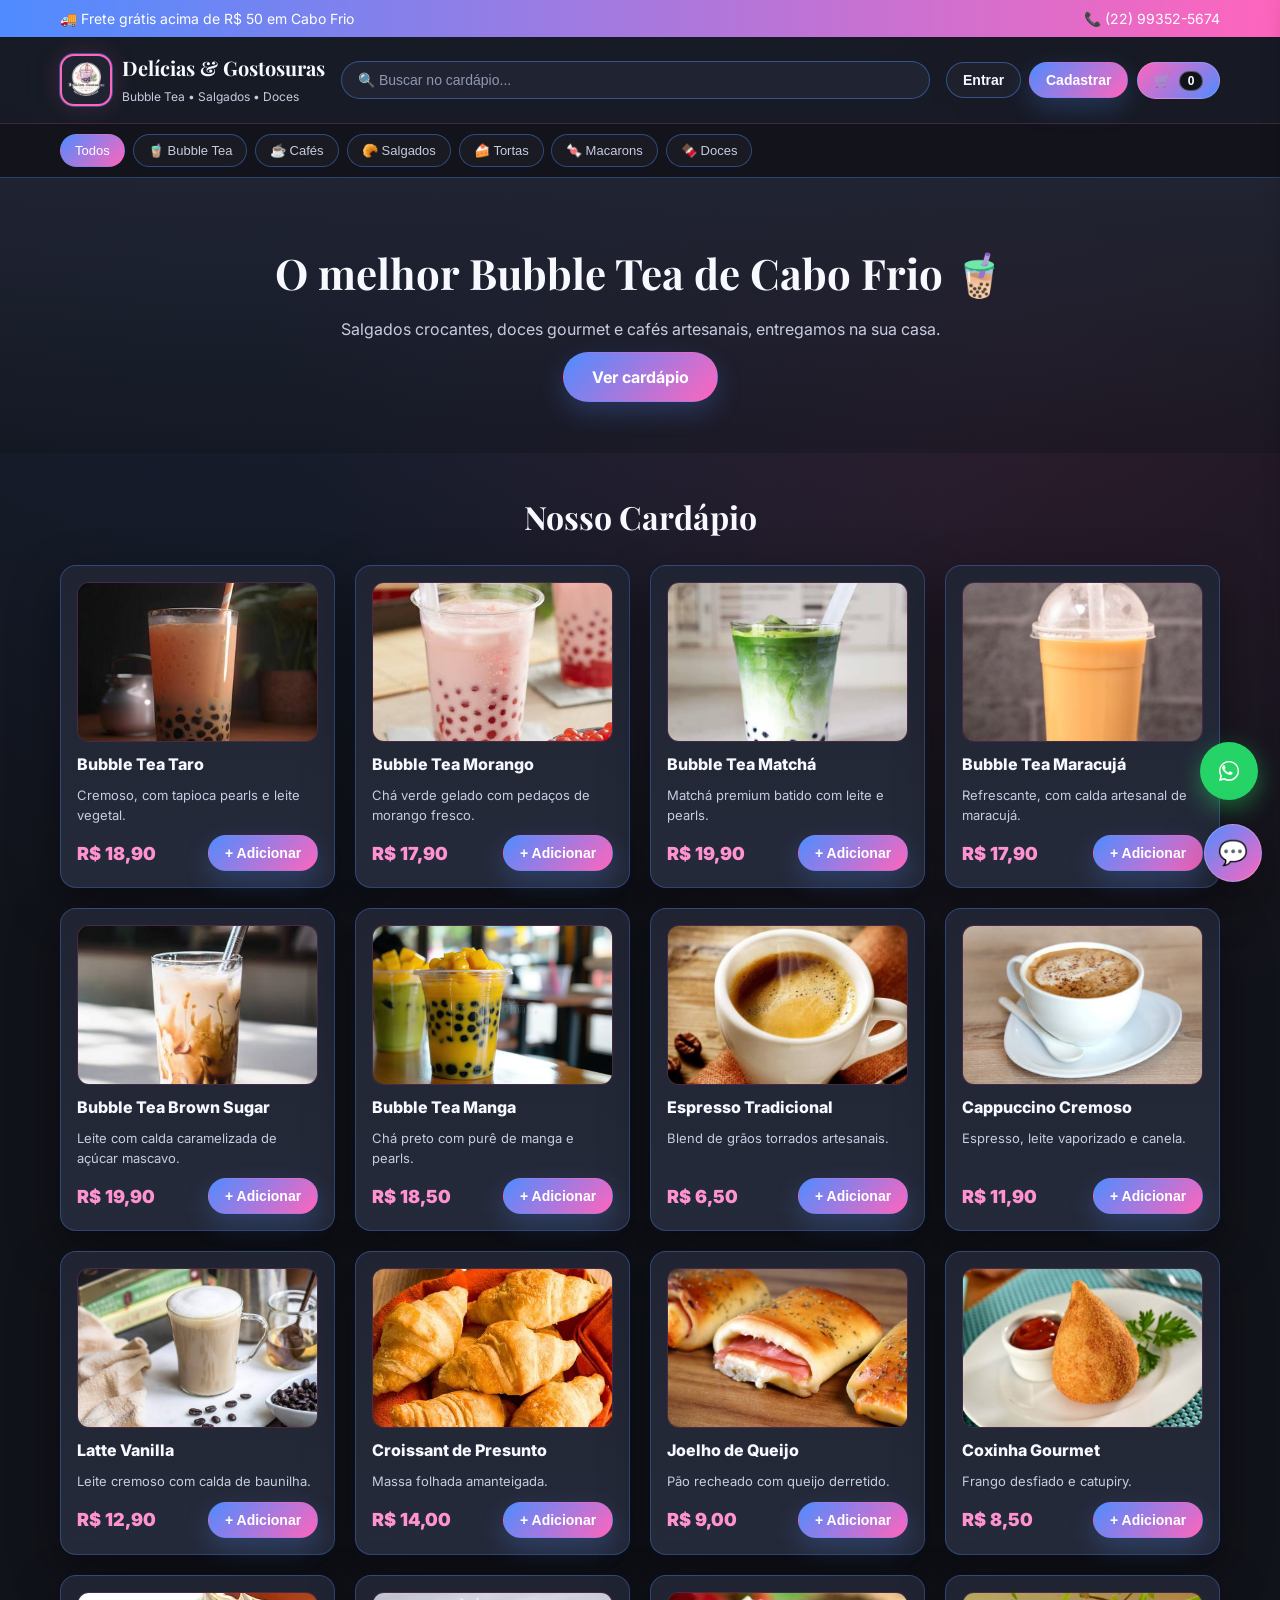
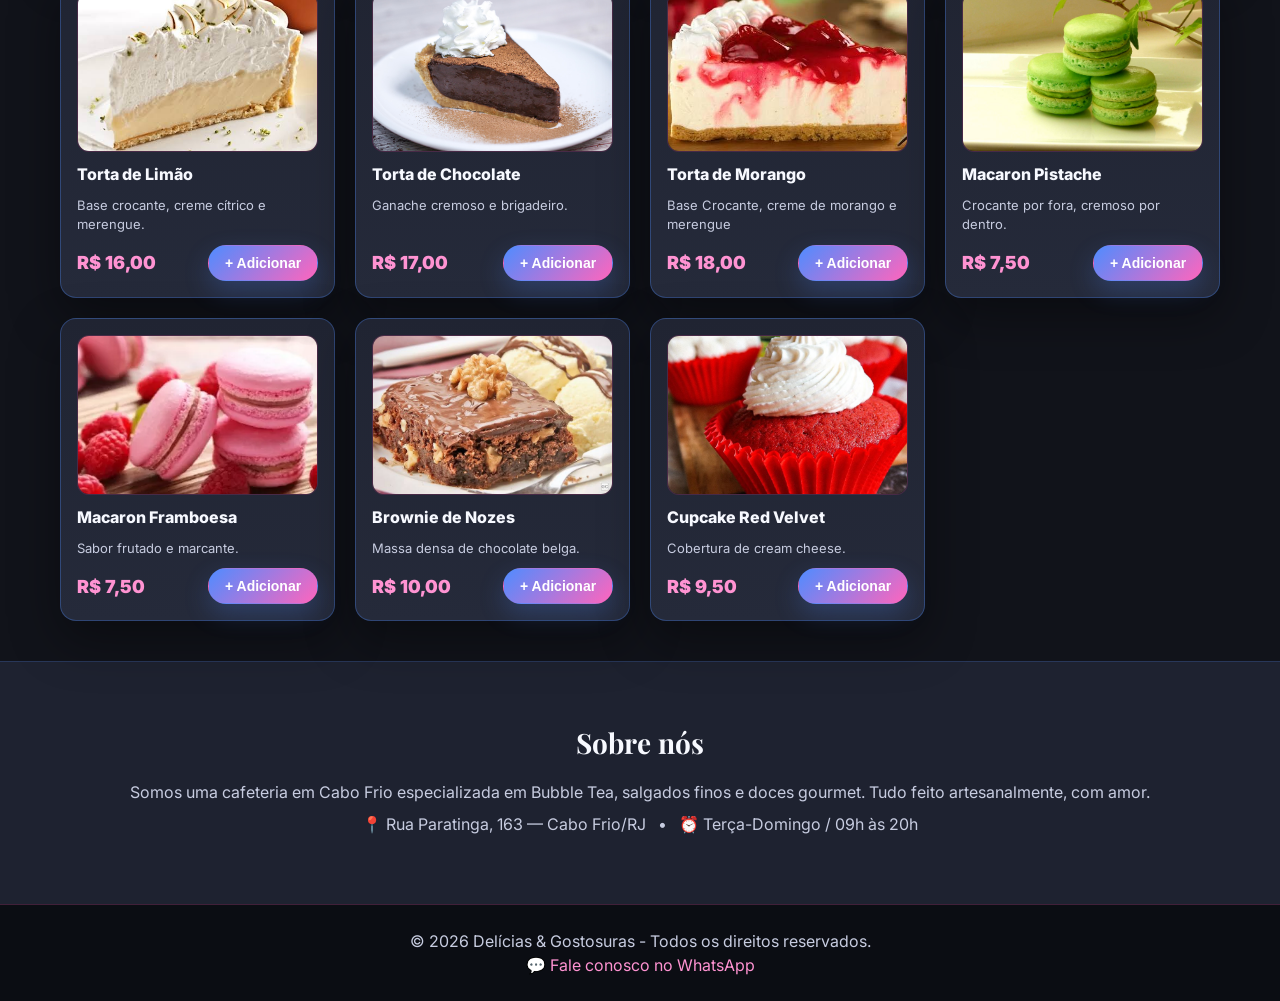
==== index.html @ 0ebca41e "Add files via upload" ====
<!DOCTYPE html>
<html lang="pt-BR">

<!--HEAD-->
<head>
  <meta charset="UTF-8" />
  <meta name="viewport" content="width=device-width, initial-scale=1.0" />
  <meta name="description" content="Delícias & Gostosuras - Bubble Tea, cafés, salgados finos e doces gourmet em Cabo Frio." />
  <title>Delícias &amp; Gostosuras | Bubble Tea, Salgados Finos &amp; Doces Gourmet</title>
  <link rel="icon" type="image/x-icon" href="img/logo.png">
  <link rel="preconnect" href="https://fonts.googleapis.com" />
  <link rel="preconnect" href="https://fonts.gstatic.com" crossorigin />
  <link href="https://fonts.googleapis.com/css2?family=Playfair+Display:wght@700;900&family=Inter:wght@400;600;700;900&display=swap" rel="stylesheet" />
  <link rel="stylesheet" href="style.css" />
</head>

<!--TOPBAR(com promoção de frete e número de contato)-->
<body>
  <div class="topbar">
    <div class="container topbar-inner">
      <span>🚚 Frete grátis acima de R$ 50 em Cabo Frio</span>
      <span class="hide-mobile">📞 (22) 99352-5674</span>
    </div>
  </div>

<!--CABEÇALHO-->
  <header class="header">
    <div class="container header-inner">
      <a href="index.html" class="logo" aria-label="Voltar para a página inicial">
        <img class="logo-img" src="img/logo.png" alt="Logo Delícias & Gostosuras" onerror="this.style.display='none'; this.nextElementSibling.style.display='inline-flex';" />
        <span class="logo-fallback" aria-hidden="true">🧋</span>
        <div>
          <h1>Delícias &amp; Gostosuras</h1>
          <small>Bubble Tea • Salgados • Doces</small>
        </div>
      </a>

      <div class="search">
        <input type="text" id="search-input" placeholder="🔍 Buscar no cardápio..." />
      </div>

      <div class="header-actions">
        <button class="btn btn-ghost" id="btn-login" onclick="location.href='login.html'">Entrar</button>
        <button class="btn btn-primary" id="btn-cadastro" onclick="location.href='cadastro.html'">Cadastrar</button>

        <button class="btn btn-ghost hidden" id="btn-endereco" onclick="location.href='endereco.html'">📍 Meu endereço</button>
        <span class="user-name hidden" id="user-name"></span>
        <button class="btn btn-ghost hidden" id="btn-logout">Sair</button>

        <button class="cart-btn" id="cart-btn">
          🛒 <span class="cart-count" id="cart-count">0</span>
        </button>
      </div>
    </div>

<!--FILTRO DE CATEGORIAS-->
    <nav class="categories">
      <div class="container cat-inner">
        <button class="cat-btn active" data-cat="todos">Todos</button>
        <button class="cat-btn" data-cat="bubble">🧋 Bubble Tea</button>
        <button class="cat-btn" data-cat="cafe">☕ Cafés</button>
        <button class="cat-btn" data-cat="salgado">🥐 Salgados</button>
        <button class="cat-btn" data-cat="torta">🍰 Tortas</button>
        <button class="cat-btn" data-cat="macaron">🍬 Macarons</button>
        <button class="cat-btn" data-cat="doce">🍫 Doces</button>
      </div>
    </nav>
  </header>

<!--BANNER-->
  <section class="hero">
    <div class="container">
      <h2>O melhor Bubble Tea de Cabo Frio 🧋</h2>
      <p>Salgados crocantes, doces gourmet e cafés artesanais, entregamos na sua casa.</p>
      <a href="#cardapio" class="btn btn-primary btn-lg">Ver cardápio</a>
    </div>
  </section>

<!--CARDÁPIO(RENDERIZADO ATRÁVES DO JAVASCRIPT)-->
  <main class="container" id="cardapio">
    <h3 class="section-title">Nosso Cardápio</h3>
    <div class="product-grid" id="product-grid"></div>
  </main>

<!--SOBRE NÓS-->
  <section class="about">
    <div class="container">
      <h3>Sobre nós</h3>
      <p>Somos uma cafeteria em Cabo Frio especializada em Bubble Tea, salgados finos e doces gourmet. Tudo feito artesanalmente, com amor.</p>
      <p>📍 Rua Paratinga, 163 — Cabo Frio/RJ &nbsp; • &nbsp; ⏰ Terça-Domingo / 09h às 20h</p>
    </div>
  </section>

<!--RODAPÉ DA PÁGINA-->
  <footer class="footer">
    <div class="container">
      <p>© 2026 Delícias &amp; Gostosuras - Todos os direitos reservados.</p>
      <p><a href="https://wa.me/5522993525674" target="_blank" rel="noopener">💬 Fale conosco no WhatsApp</a></p>
    </div>
  </footer>

<!--"GAVETA" DO CARRINHO-->
  <aside class="cart-drawer" id="cart-drawer">
    <div class="cart-header">
      <h3>Sua sacola</h3>
      <button id="cart-close" aria-label="Fechar sacola">✕</button>
    </div>
    <div class="cart-body" id="cart-body"></div>
    <div class="cart-footer">
      <div class="cart-total">Total: <strong id="cart-total">R$ 0,00</strong></div>
      <button class="btn btn-primary btn-block" id="checkout-btn">Finalizar pedido</button>
    </div>
  </aside>
  <div class="cart-backdrop" id="cart-backdrop"></div>

<!--JANELA DE FINALIZAÇÃO DE PEDIDO-->
  <div class="modal" id="checkout-modal">
    <div class="modal-content">
      <div class="modal-header">
        <h3>Finalizar pedido</h3>
        <button id="checkout-close" aria-label="Fechar checkout">✕</button>
      </div>
      <div class="modal-body">
        <h4>📍 Endereço de entrega</h4>
        <div id="checkout-address" class="address-box">Carregando...</div>

        <h4>🚚 Tipo de entrega</h4>
        <label class="radio"><input type="radio" name="delivery" value="entrega" checked> Entrega (R$ 8,00)</label>
        <label class="radio"><input type="radio" name="delivery" value="retirada"> Retirar na loja (Grátis)</label>

        <h4>💳 Forma de pagamento</h4>
        <label class="radio"><input type="radio" name="payment" value="pix" checked> PIX</label>
        <label class="radio"><input type="radio" name="payment" value="credito_online"> Cartão de crédito online</label>
        <label class="radio"><input type="radio" name="payment" value="debito_online"> Cartão de débito online</label>
        <label class="radio"><input type="radio" name="payment" value="dinheiro_entrega"> Dinheiro na entrega</label>
        <label class="radio"><input type="radio" name="payment" value="cartao_entrega"> Cartão na entrega</label>

        <div class="payment-help" id="payment-help"></div>

        <h4>📝 Observações (opcional)</h4>
        <textarea id="checkout-notes" placeholder="Ex: sem cebola, troco pra R$ 50..."></textarea>

        <div class="checkout-summary">
          <div>Subtotal: <span id="sum-sub">R$ 0,00</span></div>
          <div>Frete: <span id="sum-frete">R$ 8,00</span></div>
          <div class="big">Total: <span id="sum-total">R$ 0,00</span></div>
        </div>

        <button class="btn btn-primary btn-block btn-lg" id="confirm-order">Confirmar pedido</button>
      </div>
    </div>
  </div>

<!--WHATSAPP-->
  <a class="wa-float"
     id="wa-float"
     href="https://wa.me/5522993525674?text=Ol%C3%A1!%20Quero%20fazer%20um%20pedido%20na%20Del%C3%ADcias%20%26%20Gostosuras"
     target="_blank"
     rel="noopener"
     aria-label="Falar no WhatsApp">
    <svg viewBox="0 0 32 32" width="30" height="30" aria-hidden="true">
      <path fill="#fff" d="M19.11 17.21c-.27-.14-1.59-.78-1.84-.87-.25-.09-.43-.14-.61.14-.18.27-.7.87-.86 1.05-.16.18-.32.2-.59.07-.27-.14-1.13-.42-2.16-1.34-.8-.71-1.34-1.59-1.5-1.86-.16-.27-.02-.42.12-.55.12-.12.27-.32.41-.48.14-.16.18-.27.27-.45.09-.18.05-.34-.02-.48-.07-.14-.61-1.47-.84-2.02-.22-.53-.45-.46-.61-.47l-.52-.01c-.18 0-.48.07-.73.34-.25.27-.96.94-.96 2.29 0 1.35.98 2.66 1.12 2.84.14.18 1.93 2.95 4.68 4.13.65.28 1.17.45 1.57.58.66.21 1.26.18 1.73.11.53-.08 1.59-.65 1.82-1.28.23-.63.23-1.17.16-1.28-.07-.12-.25-.18-.52-.32zM16.02 5.33c-5.9 0-10.69 4.79-10.69 10.69 0 1.89.5 3.74 1.44 5.36L5.33 26.67l5.46-1.42c1.57.86 3.35 1.31 5.23 1.31 5.9 0 10.69-4.79 10.69-10.69S21.92 5.33 16.02 5.33zm0 19.55c-1.67 0-3.31-.45-4.74-1.3l-.34-.2-3.24.84.86-3.16-.22-.36c-.94-1.5-1.43-3.22-1.43-5 0-5.04 4.1-9.14 9.14-9.14 2.44 0 4.74.95 6.46 2.68 1.73 1.73 2.68 4.03 2.68 6.46 0 5.04-4.1 9.14-9.14 9.14z"/>
    </svg>
  </a>

  <!--CHATBOT-->
  <section class="chatbot" id="chatbot" aria-label="Assistente IA de pedidos">
    <button class="chatbot-toggle" id="chatbot-toggle" aria-label="Abrir chat">💬</button>
    <div class="chatbot-window" id="chatbot-window">
      <div class="chatbot-header">
        <strong>🤖 Assistente IA</strong>
        <button id="chatbot-close" aria-label="Fechar chat">✕</button>
      </div>
      <div class="chatbot-messages" id="chatbot-messages"></div>
      <form class="chatbot-form" id="chatbot-form">
        <input id="chatbot-input" type="text" placeholder='Ex: "quero 2 bubble tea de taro e 1 croissant"' autocomplete="off" />
        <button type="submit">Enviar</button>
      </form>
    </div>
  </section>

<!--CONEXÃO COM JS-->
  <script src="script.js"></script>
</body>
</html>
---- style.css ----
/*APARÊNCIA E MODELAGEM GERAL DO SITE*/
:root {
  --bg: #11131a;
  --bg-soft: #171b25;
  --bg-card: #202432;
  --bg-card-2: #252a3a;
  --border: #3a7dff;
  --border-2: #ff65bd;
  --text: #f7f9ff;
  --text-soft: #c7cce0;
  --muted: #8f97b2;
  --primary: #4f8cff;
  --primary-light: #76a8ff;
  --pink: #ff65bd;
  --pink-light: #ff93d2;
  --success: #4ade80;
  --danger: #ff5d73;
  --white: #ffffff;
  --shadow: 0 18px 50px rgba(0, 0, 0, .38);
  --glow: 0 0 0 1px rgba(79, 140, 255, .45), 0 0 26px rgba(255, 101, 189, .18);
  --radius: 16px;
}

* { box-sizing: border-box; margin: 0; padding: 0; }
html { scroll-behavior: smooth; }
body {
  font-family: 'Inter', system-ui, sans-serif;
  background:
    radial-gradient(circle at 20% 0%, rgba(79, 140, 255, .14), transparent 34%),
    radial-gradient(circle at 80% 10%, rgba(255, 101, 189, .13), transparent 30%),
    var(--bg);
  color: var(--text);
  line-height: 1.5;
}
a { color: inherit; text-decoration: none; }
.hidden { display: none !important; }
.container { max-width: 1200px; margin: 0 auto; padding: 0 20px; }

.topbar {
  background: linear-gradient(90deg, var(--primary), var(--pink));
  color: var(--white);
  font-size: 14px;
}
.topbar-inner { display: flex; justify-content: space-between; padding: 8px 20px; }
@media (max-width: 600px) { .hide-mobile { display: none; } }

.header {
  background: rgba(23, 27, 37, .94);
  border-bottom: 1px solid rgba(79, 140, 255, .35);
  position: sticky;
  top: 0;
  z-index: 100;
  backdrop-filter: blur(14px);
}
.header-inner { display: flex; align-items: center; gap: 16px; padding: 16px 20px; flex-wrap: wrap; }
.logo { display: flex; align-items: center; gap: 10px; min-width: 240px; }
.logo-img {
  width: 52px;
  height: 52px;
  object-fit: cover;
  border-radius: 14px;
  border: 2px solid var(--border-2);
  box-shadow: var(--glow);
  background: var(--bg-card);
}
.logo-fallback {
  display: none;
  width: 52px;
  height: 52px;
  align-items: center;
  justify-content: center;
  font-size: 30px;
  border-radius: 14px;
  border: 2px solid var(--border-2);
  background: var(--bg-card);
}
.logo h1 { font-family: 'Playfair Display', serif; font-size: 20px; color: var(--text); letter-spacing: 0; }
.logo small { color: var(--text-soft); font-size: 12px; }

.search { flex: 1; min-width: 200px; }
.search input,
.form-group input,
textarea {
  color: var(--text);
  background: var(--bg-card);
  border: 1px solid rgba(79, 140, 255, .45);
}
.search input {
  width: 100%;
  padding: 10px 16px;
  border-radius: 999px;
  font-size: 14px;
}
.search input::placeholder,
.form-group input::placeholder,
textarea::placeholder { color: var(--muted); }
.search input:focus,
.form-group input:focus,
textarea:focus {
  outline: none;
  border-color: var(--pink-light);
  box-shadow: var(--glow);
}

.header-actions { display: flex; align-items: center; gap: 8px; flex-wrap: wrap; }
.user-name { font-weight: 700; color: var(--pink-light); font-size: 14px; }

.btn,
.cart-btn,
.cat-btn,
.qty-btn,
.chatbot-toggle,
.chatbot-form button {
  transform: translate(0, 0) scale(1);
  transition: transform .18s ease, background .18s ease, border-color .18s ease, box-shadow .18s ease, color .18s ease;
  will-change: transform;
}
.btn {
  padding: 9px 16px;
  border-radius: 999px;
  border: 1px solid transparent;
  font-weight: 700;
  cursor: pointer;
  font-size: 14px;
}
.btn-primary {
  background: linear-gradient(135deg, var(--primary), var(--pink));
  color: var(--white);
  box-shadow: 0 10px 26px rgba(79, 140, 255, .24);
}
.btn-primary:hover {
  background: linear-gradient(135deg, var(--primary-light), var(--pink-light));
  box-shadow: 0 16px 34px rgba(255, 101, 189, .28);
}
.btn-ghost {
  background: rgba(255,255,255,.03);
  color: var(--text);
  border-color: rgba(79, 140, 255, .45);
}
.btn-ghost:hover {
  background: rgba(118, 168, 255, .13);
  border-color: var(--pink-light);
  color: var(--white);
}
.btn-lg { padding: 14px 28px; font-size: 16px; }
.btn-block { width: 100%; }
.btn-danger { background: var(--danger); color: var(--white); }

.cart-btn {
  background: linear-gradient(135deg, var(--pink), var(--primary));
  color: var(--white);
  border: 1px solid rgba(255,255,255,.16);
  padding: 10px 16px;
  border-radius: 999px;
  cursor: pointer;
  font-weight: 800;
  position: relative;
}
.cart-btn:hover { background: linear-gradient(135deg, var(--pink-light), var(--primary-light)); }
.cart-count {
  background: var(--bg);
  color: var(--white);
  border: 1px solid rgba(255,255,255,.3);
  border-radius: 999px;
  padding: 2px 8px;
  font-size: 12px;
  margin-left: 4px;
}

.categories {
  border-top: 1px solid rgba(255, 101, 189, .22);
  background: rgba(17, 19, 26, .78);
  overflow-x: auto;
}
.cat-inner { display: flex; gap: 8px; padding: 10px 20px; }
.cat-btn {
  background: rgba(255,255,255,.03);
  border: 1px solid rgba(79, 140, 255, .42);
  padding: 8px 14px;
  border-radius: 999px;
  cursor: pointer;
  white-space: nowrap;
  font-size: 13px;
  color: var(--text-soft);
}
.cat-btn:hover { background: rgba(118, 168, 255, .12); border-color: var(--pink-light); color: var(--text); }
.cat-btn.active { background: linear-gradient(135deg, var(--primary), var(--pink)); color: var(--white); border-color: transparent; }

.hero {
  text-align: center;
  padding: 64px 20px;
  background: linear-gradient(180deg, rgba(32, 36, 50, .95), rgba(17, 19, 26, .4));
}
.hero h2 { font-family: 'Playfair Display', serif; font-size: 42px; color: var(--text); margin-bottom: 12px; letter-spacing: 0; }
.hero p { color: var(--text-soft); margin-bottom: 24px; }

.section-title {
  font-family: 'Playfair Display', serif;
  font-size: 32px;
  color: var(--text);
  text-align: center;
  margin: 40px 0 24px;
  letter-spacing: 0;
}
.product-grid {
  display: grid;
  grid-template-columns: repeat(auto-fill, minmax(240px, 1fr));
  gap: 20px;
  padding-bottom: 40px;
}
.product-card {
  background: linear-gradient(180deg, var(--bg-card), var(--bg-card-2));
  border: 1px solid rgba(79, 140, 255, .32);
  border-radius: var(--radius);
  padding: 16px;
  display: flex;
  flex-direction: column;
  gap: 10px;
  box-shadow: var(--shadow);
  transition: transform .2s, border-color .2s, box-shadow .2s;
}
.product-card:hover { transform: translateY(-4px); border-color: var(--pink-light); box-shadow: var(--glow), var(--shadow); }
.product-img {
  width: 100%;
  height: 160px;
  border-radius: 12px;
  background: #151924;
  display: flex;
  align-items: center;
  justify-content: center;
  font-size: 64px;
  overflow: hidden;
  border: 1px solid rgba(255, 101, 189, .22);
}
.product-img img { width: 100%; height: 100%; object-fit: cover; }
.product-name { font-weight: 800; font-size: 16px; color: var(--text); }
.product-desc { color: var(--text-soft); font-size: 13px; flex: 1; }
.product-foot { display: flex; justify-content: space-between; align-items: center; gap: 10px; }
.product-price { font-weight: 900; font-size: 18px; color: var(--pink-light); }

.about { background: rgba(32, 36, 50, .92); padding: 60px 20px; text-align: center; border-top: 1px solid rgba(79, 140, 255, .2); }
.about h3 { font-family: 'Playfair Display', serif; font-size: 28px; color: var(--text); margin-bottom: 16px; }
.about p { color: var(--text-soft); margin-bottom: 8px; }
.footer { background: #0b0d13; color: var(--text-soft); text-align: center; padding: 24px; border-top: 1px solid rgba(255, 101, 189, .22); }
.footer a { color: var(--pink-light); }

.cart-drawer {
  position: fixed;
  top: 0;
  right: -420px;
  width: 400px;
  max-width: 100vw;
  height: 100vh;
  background: var(--bg-soft);
  display: flex;
  flex-direction: column;
  box-shadow: -4px 0 28px rgba(0,0,0,.45);
  z-index: 1000;
  transition: right .3s;
  border-left: 1px solid rgba(255, 101, 189, .28);
}
.cart-drawer.open { right: 0; }
.cart-backdrop { position: fixed; inset: 0; background: rgba(0,0,0,.62); z-index: 999; display: none; }
.cart-backdrop.open { display: block; }
.cart-header { display: flex; justify-content: space-between; padding: 16px; border-bottom: 1px solid rgba(79, 140, 255, .28); }
.cart-header button,
.modal-header button,
.chatbot-header button { background: none; border: none; color: var(--text); font-size: 20px; cursor: pointer; }
.cart-body { flex: 1; overflow-y: auto; padding: 16px; }
.cart-item { display: flex; gap: 10px; padding: 10px 0; border-bottom: 1px solid rgba(79, 140, 255, .2); }
.cart-item .qty-btn {
  background: var(--bg-card);
  color: var(--text);
  border: 1px solid rgba(79, 140, 255, .4);
  width: 28px;
  height: 28px;
  border-radius: 50%;
  cursor: pointer;
}
.cart-footer { padding: 16px; border-top: 1px solid rgba(255, 101, 189, .28); }
.cart-total { margin-bottom: 12px; text-align: right; font-size: 16px; }

.modal {
  position: fixed;
  inset: 0;
  background: rgba(0,0,0,.68);
  display: none;
  align-items: center;
  justify-content: center;
  z-index: 2000;
  padding: 20px;
}
.modal.open { display: flex; }
.modal-content {
  background: var(--bg-soft);
  border: 1px solid rgba(255, 101, 189, .32);
  border-radius: var(--radius);
  width: 100%;
  max-width: 560px;
  max-height: 90vh;
  overflow-y: auto;
  box-shadow: var(--shadow);
}
.modal-header { display: flex; justify-content: space-between; padding: 16px; border-bottom: 1px solid rgba(79, 140, 255, .28); }
.modal-body { padding: 20px; }
.modal-body h4 { margin: 16px 0 8px; color: var(--pink-light); }
.address-box,
.payment-help,
.saved-addresses,
.checkout-summary {
  padding: 12px;
  background: var(--bg-card);
  border: 1px solid rgba(79, 140, 255, .28);
  border-radius: 10px;
  font-size: 14px;
}
.payment-help { margin-top: 10px; color: var(--text-soft); }
.payment-help strong { color: var(--text); }
.payment-help code { color: var(--pink-light); word-break: break-all; }
.radio { display: block; padding: 8px 0; cursor: pointer; color: var(--text-soft); }
.radio input { margin-right: 8px; accent-color: var(--pink); }
textarea { width: 100%; padding: 10px; border-radius: 8px; font-family: inherit; resize: vertical; min-height: 60px; }
.checkout-summary { margin: 20px 0; }
.checkout-summary div { display: flex; justify-content: space-between; padding: 4px 0; }
.checkout-summary .big { font-size: 18px; font-weight: 900; color: var(--pink-light); border-top: 1px solid rgba(255, 101, 189, .28); margin-top: 8px; padding-top: 8px; }

.auth-page {
  min-height: 100vh;
  display: flex;
  align-items: center;
  justify-content: center;
  padding: 20px;
  background:
    radial-gradient(circle at 20% 0%, rgba(79, 140, 255, .18), transparent 34%),
    radial-gradient(circle at 80% 10%, rgba(255, 101, 189, .16), transparent 30%),
    var(--bg);
}
.auth-card {
  background: var(--bg-soft);
  padding: 32px;
  border-radius: var(--radius);
  width: 100%;
  max-width: 420px;
  box-shadow: var(--shadow);
  border: 1px solid rgba(79, 140, 255, .32);
}
.auth-card h2 { font-family: 'Playfair Display', serif; color: var(--text); margin-bottom: 8px; text-align: center; }
.auth-card .subtitle { color: var(--text-soft); text-align: center; margin-bottom: 24px; font-size: 14px; }
.form-group { margin-bottom: 14px; }
.form-group label { display: block; margin-bottom: 6px; font-weight: 700; font-size: 14px; color: var(--text); }
.form-group input { width: 100%; padding: 10px 14px; border-radius: 8px; font-size: 14px; font-family: inherit; }
.alert { padding: 10px; border-radius: 8px; margin-bottom: 14px; font-size: 14px; }
.alert-error { background: rgba(255, 93, 115, .14); color: #ff96a5; border: 1px solid rgba(255, 93, 115, .35); }
.alert-success { background: rgba(74, 222, 128, .14); color: #8bf0b1; border: 1px solid rgba(74, 222, 128, .35); }
.auth-links { text-align: center; margin-top: 16px; font-size: 14px; color: var(--text-soft); }
.auth-links a { color: var(--pink-light); font-weight: 700; }
.saved-addresses { margin-bottom: 18px; }
.saved-addresses h3 { font-size: 16px; margin-bottom: 10px; color: var(--pink-light); }
.address-item { padding: 10px; border: 1px solid rgba(255,101,189,.22); border-radius: 10px; margin-top: 10px; color: var(--text-soft); background: rgba(255,255,255,.03); }
.address-item strong { color: var(--text); }

.chatbot { position: fixed; right: 18px; bottom: 18px; z-index: 1800; }
.chatbot-toggle {
  width: 58px;
  height: 58px;
  border-radius: 50%;
  border: 1px solid rgba(255,255,255,.22);
  background: linear-gradient(135deg, var(--primary), var(--pink));
  color: var(--white);
  font-size: 24px;
  cursor: pointer;
  box-shadow: var(--shadow);
}
.chatbot-window {
  display: none;
  width: 330px;
  max-width: calc(100vw - 36px);
  height: 430px;
  background: var(--bg-soft);
  border: 1px solid rgba(255, 101, 189, .36);
  border-radius: 16px;
  box-shadow: var(--shadow);
  overflow: hidden;
}
.chatbot-window.open { display: flex; flex-direction: column; }
.chatbot-header { display: flex; align-items: center; justify-content: space-between; padding: 12px 14px; background: linear-gradient(135deg, rgba(79,140,255,.28), rgba(255,101,189,.22)); border-bottom: 1px solid rgba(79,140,255,.25); }
.chatbot-messages { flex: 1; padding: 14px; overflow-y: auto; display: flex; flex-direction: column; gap: 10px; }
.chat-msg { max-width: 86%; padding: 9px 11px; border-radius: 12px; font-size: 13px; }
.chat-msg.bot { align-self: flex-start; background: var(--bg-card); color: var(--text-soft); border: 1px solid rgba(79,140,255,.22); }
.chat-msg.user { align-self: flex-end; background: linear-gradient(135deg, var(--primary), var(--pink)); color: var(--white); }
.chatbot-form { display: flex; gap: 8px; padding: 12px; border-top: 1px solid rgba(255,101,189,.24); }
.chatbot-form input { flex: 1; border: 1px solid rgba(79,140,255,.35); background: var(--bg-card); color: var(--text); border-radius: 999px; padding: 9px 12px; min-width: 0; }
.chatbot-form button { border: none; border-radius: 999px; padding: 9px 12px; background: var(--pink); color: var(--white); font-weight: 700; cursor: pointer; }

@media (max-width: 700px) {
  .hero h2 { font-size: 32px; }
  .product-foot { align-items: flex-start; flex-direction: column; }
  .product-foot .btn { width: 100%; }
  .auth-card { padding: 24px; }
}

@media (prefers-reduced-motion: reduce) {
  * { transition: none !important; scroll-behavior: auto !important; }
}

/* =========================================================
   ADICIONE ESTE TRECHO NO FINAL DO SEU style.css
   (estilos do balão do WhatsApp + ajustes do chatbot)
   ========================================================= */

/* Balão flutuante do WhatsApp (canto inferior direito, ACIMA do chat) */
.wa-float{
  position: fixed;
  right: 22px;
  bottom: 100px;          /* fica acima do botão do chatbot (que está em 22px) */
  width: 58px;
  height: 58px;
  border-radius: 50%;
  background: #25D366;    /* verde oficial do WhatsApp */
  display: flex;
  align-items: center;
  justify-content: center;
  box-shadow: 0 8px 24px rgba(37, 211, 102, .45);
  z-index: 999;
  transition: transform .2s ease, box-shadow .2s ease;
  animation: wa-pulse 2.4s infinite;
  text-decoration: none;
}
.wa-float:hover{
  transform: scale(1.08);
  box-shadow: 0 12px 32px rgba(37, 211, 102, .65);
}
@keyframes wa-pulse{
  0%   { box-shadow: 0 0 0 0 rgba(37, 211, 102, .55); }
  70%  { box-shadow: 0 0 0 18px rgba(37, 211, 102, 0); }
  100% { box-shadow: 0 0 0 0 rgba(37, 211, 102, 0); }
}

/* Mensagens do chatbot — pequenos ajustes para o modo "pedido" */
.chat-msg{
  max-width: 85%;
  padding: 10px 12px;
  border-radius: 12px;
  margin: 6px 0;
  line-height: 1.4;
  font-size: 14px;
  word-wrap: break-word;
}
.chat-msg.user{
  background: linear-gradient(135deg, #3a7dff, #ff65bd);
  color: #fff;
  margin-left: auto;
  border-bottom-right-radius: 2px;
}
.chat-msg.bot{
  background: #1c1f2a;
  color: #e8eaf2;
  border: 1px solid #2a2f3d;
  border-bottom-left-radius: 2px;
}
.chat-msg em{ color: #ff9ad3; font-style: normal; font-weight: 600; }
.chat-msg strong{ color: #6aa6ff; }
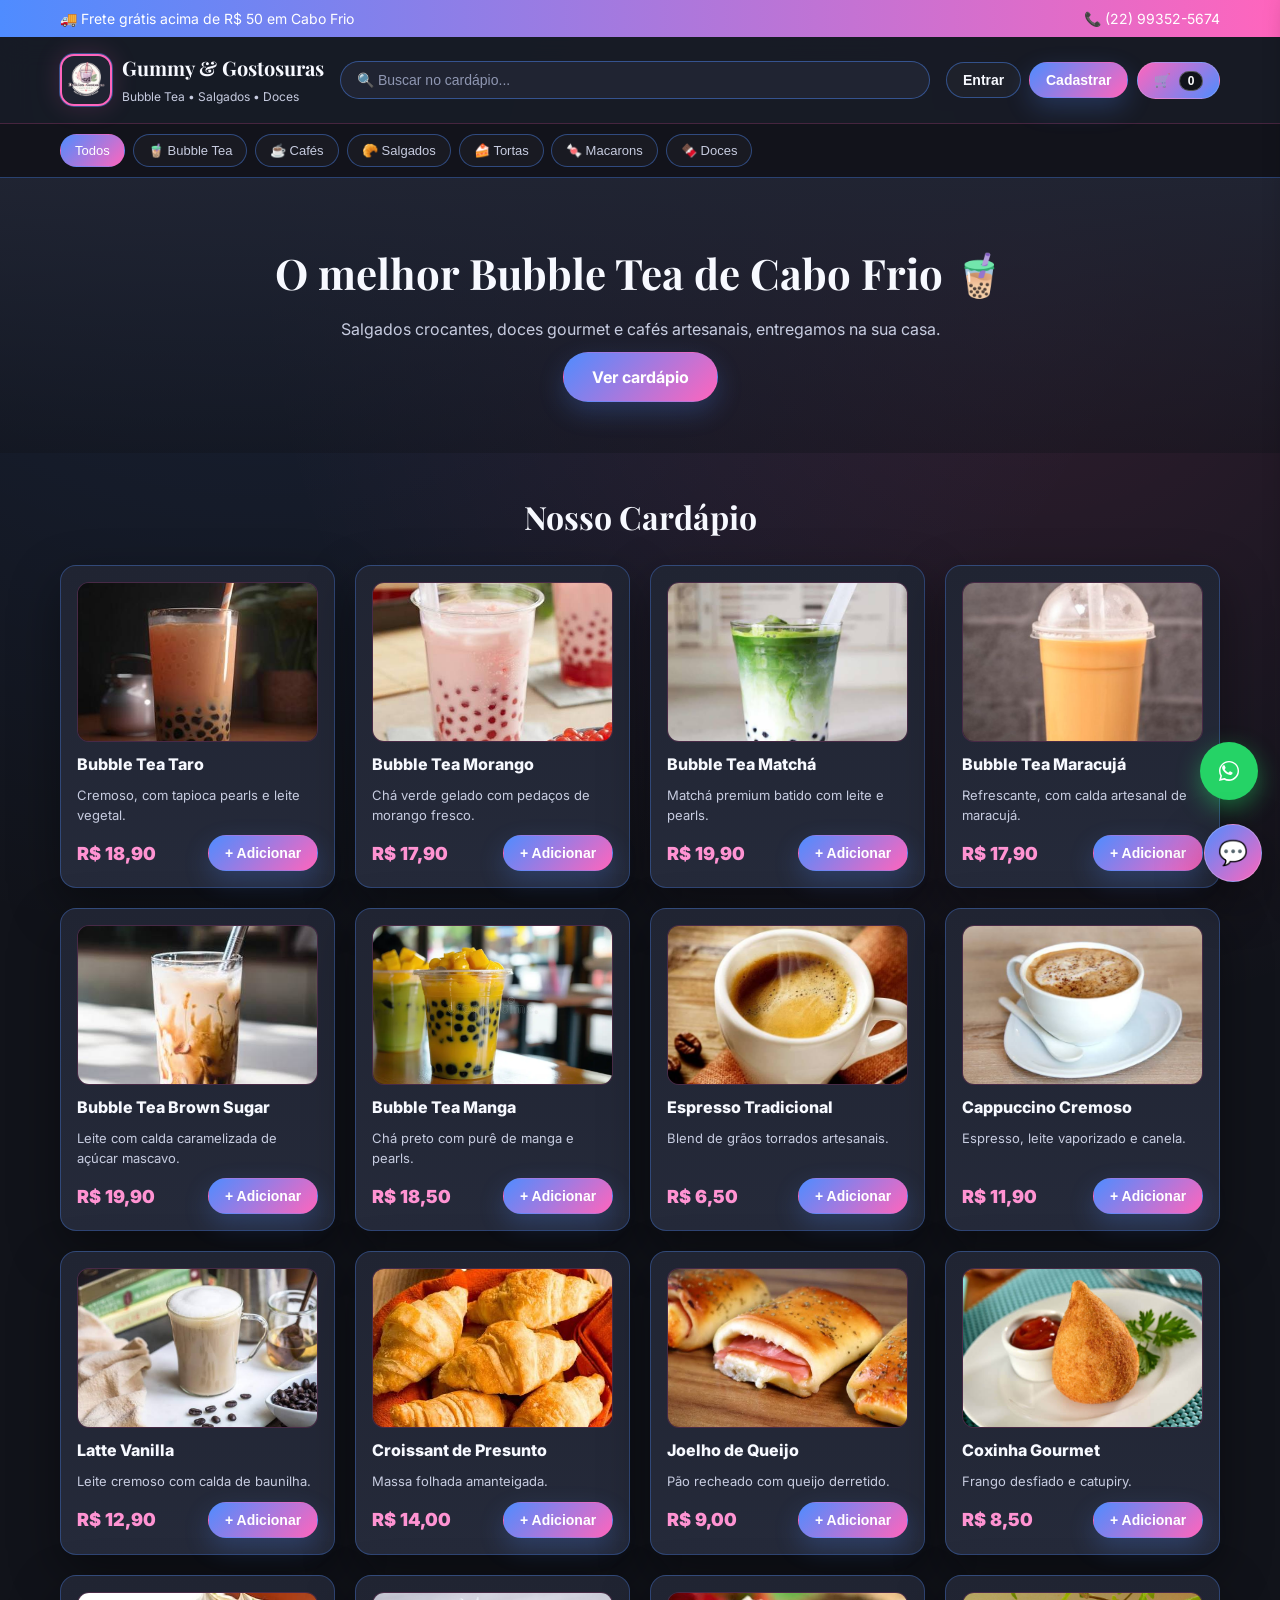
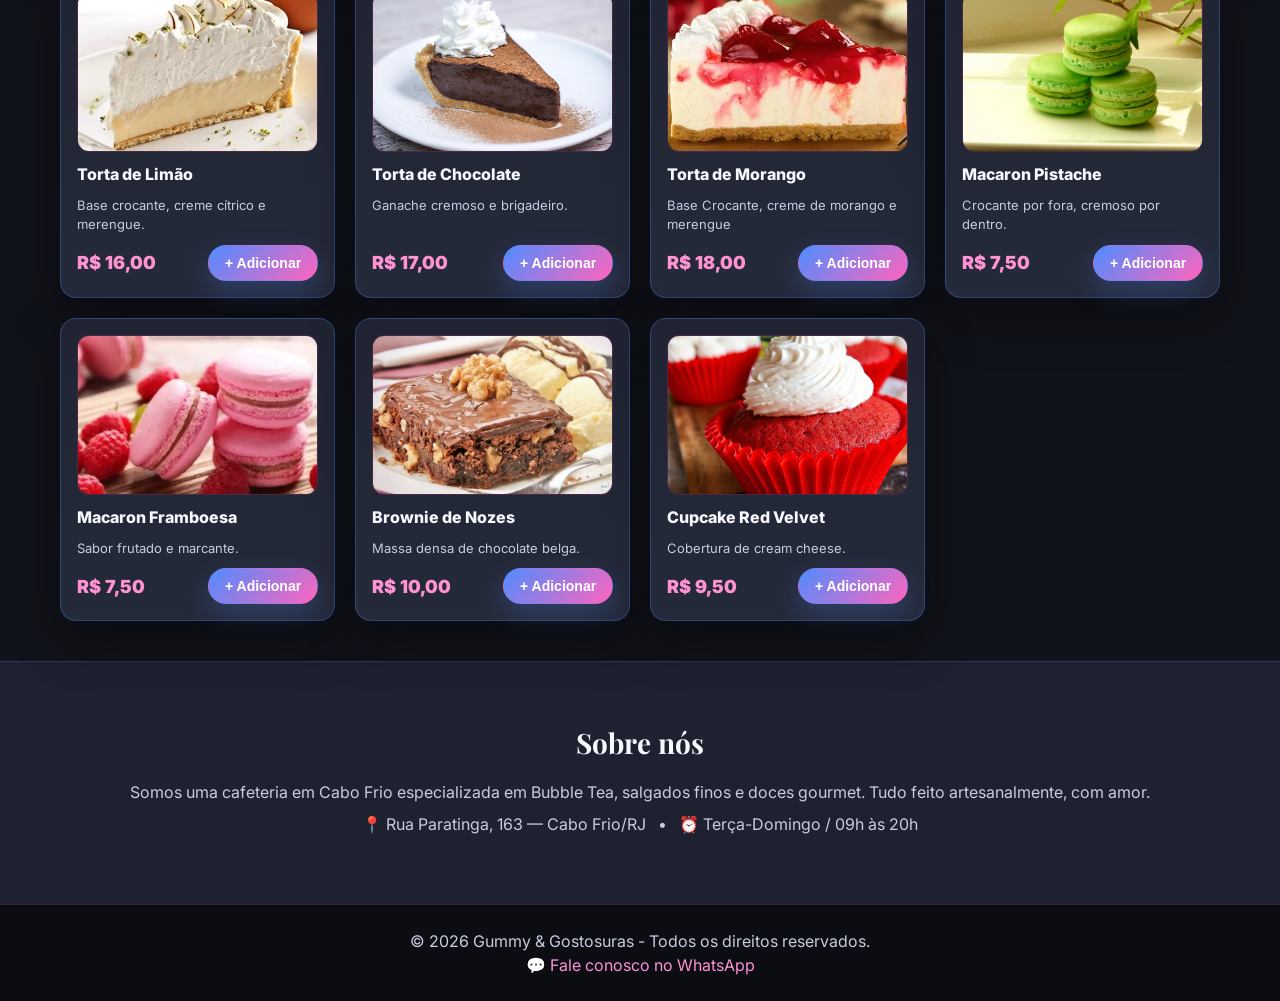
==== commit 90d64f23: "Add files via upload" ====
--- a/index.html
+++ b/index.html
@@ -6,7 +6,7 @@
   <meta charset="UTF-8" />
   <meta name="viewport" content="width=device-width, initial-scale=1.0" />
   <meta name="description" content="Delícias & Gostosuras - Bubble Tea, cafés, salgados finos e doces gourmet em Cabo Frio." />
-  <title>Delícias &amp; Gostosuras | Bubble Tea, Salgados Finos &amp; Doces Gourmet</title>
+  <title>Gummy &amp; Gostosuras | Bubble Tea, Salgados Finos &amp; Doces Gourmet</title>
   <link rel="icon" type="image/x-icon" href="img/logo.png">
   <link rel="preconnect" href="https://fonts.googleapis.com" />
   <link rel="preconnect" href="https://fonts.gstatic.com" crossorigin />
@@ -30,7 +30,7 @@
         <img class="logo-img" src="img/logo.png" alt="Logo Delícias & Gostosuras" onerror="this.style.display='none'; this.nextElementSibling.style.display='inline-flex';" />
         <span class="logo-fallback" aria-hidden="true">🧋</span>
         <div>
-          <h1>Delícias &amp; Gostosuras</h1>
+          <h1>Gummy &amp; Gostosuras</h1>
           <small>Bubble Tea • Salgados • Doces</small>
         </div>
       </a>
@@ -94,7 +94,7 @@
 <!--RODAPÉ DA PÁGINA-->
   <footer class="footer">
     <div class="container">
-      <p>© 2026 Delícias &amp; Gostosuras - Todos os direitos reservados.</p>
+      <p>© 2026 Gummy &amp; Gostosuras - Todos os direitos reservados.</p>
       <p><a href="https://wa.me/5522993525674" target="_blank" rel="noopener">💬 Fale conosco no WhatsApp</a></p>
     </div>
   </footer>
